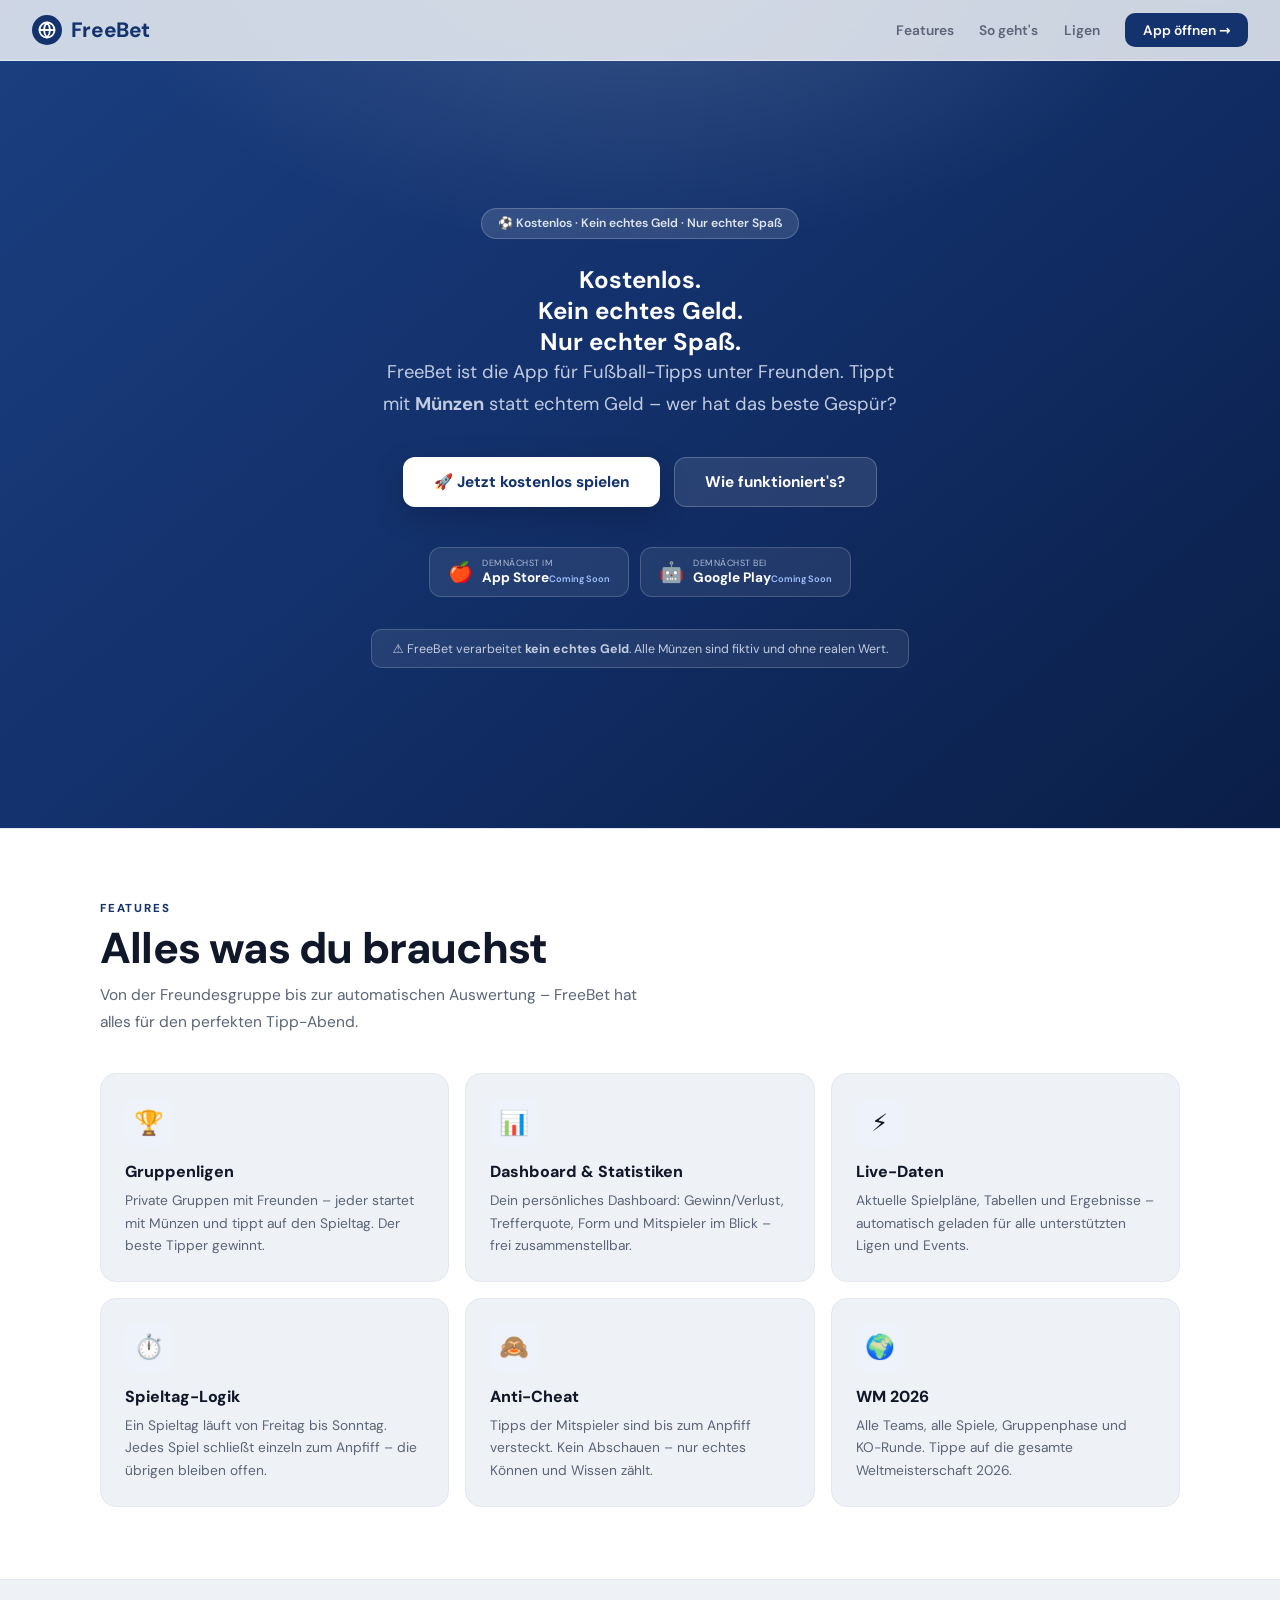
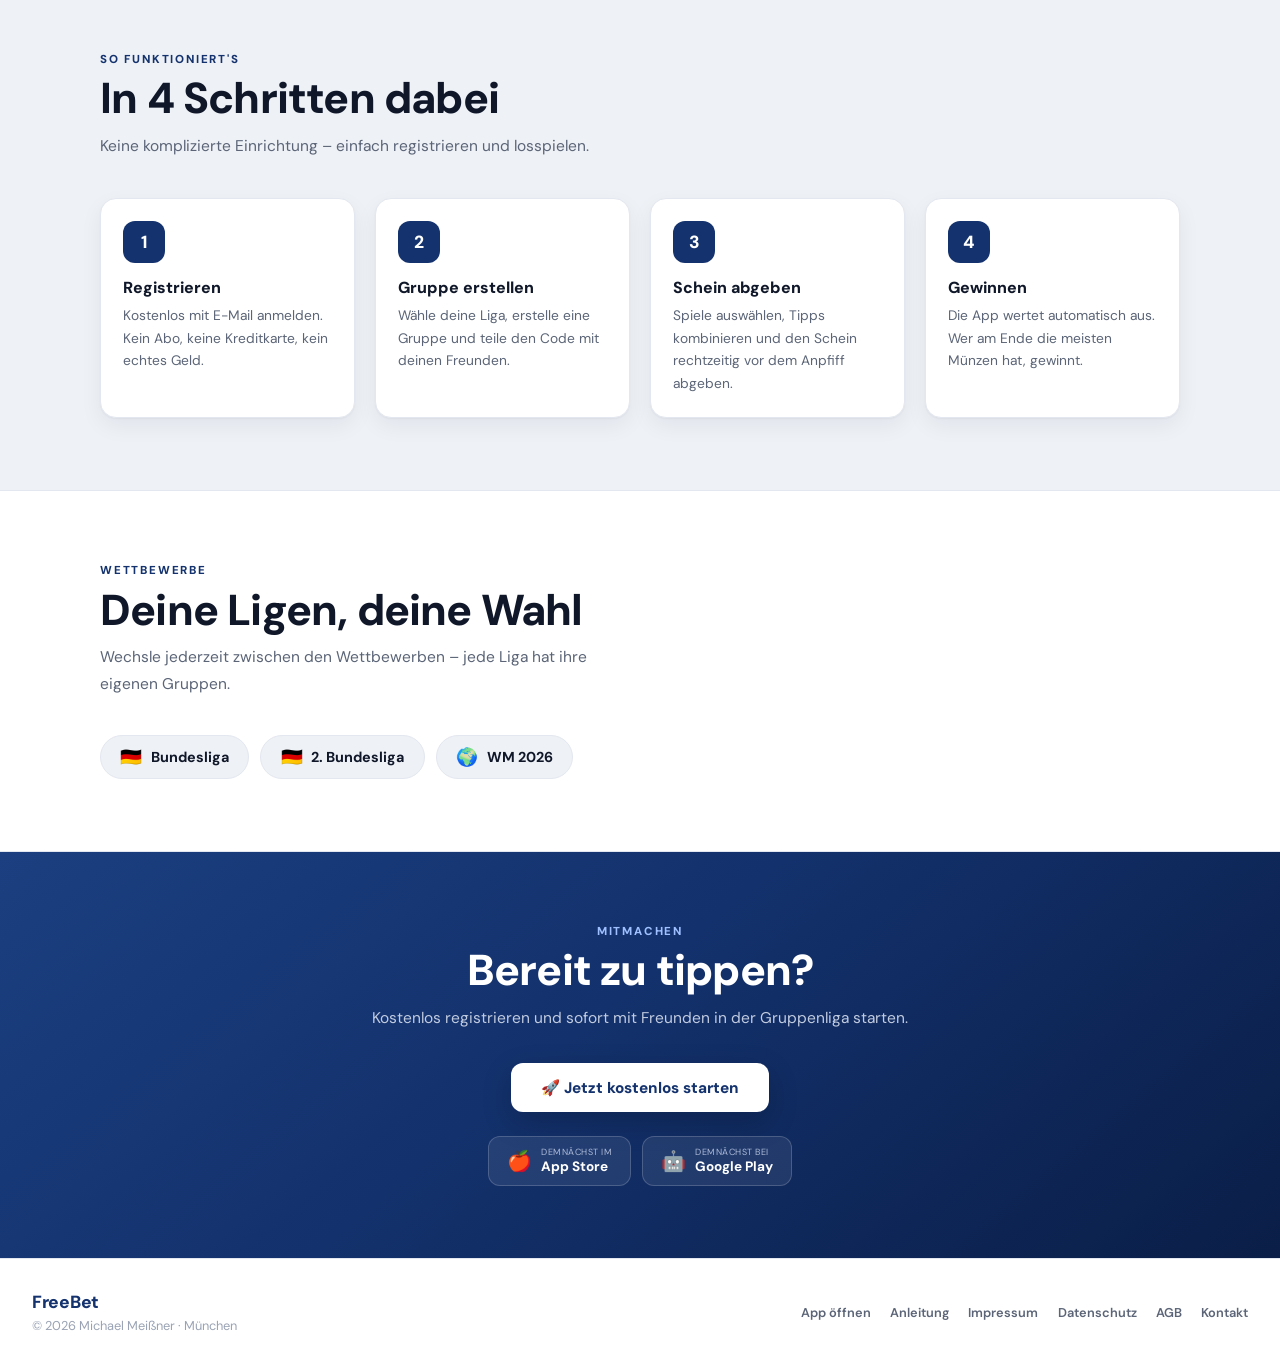
==== index.html @ bcef2a2a "Add files via upload" ====
<!DOCTYPE html>
<html lang="de">
<head>
<meta charset="UTF-8">
<meta name="viewport" content="width=device-width, initial-scale=1.0">
<title>FreeBet – Tippe mit Freunden auf Fußball</title>
<meta name="description" content="FreeBet – die kostenlose App für Fußball-Tipps mit Freunden. Bundesliga, WM 2026 und mehr – mit Münzen statt echtem Geld.">
<link rel="stylesheet" href="fonts.css">
<style>
:root{
  --navy:#14336e; --navy-d:#0a1e47;
  --hero:linear-gradient(140deg,#1b3f80 0%,#13316c 45%,#0a1e47 100%);
  --bg:#eef1f6; --card:#fff; --line:#e3e7ef;
  --ink:#0f1729; --ink2:#5b6577; --ink3:#9aa3b4;
  --win:#16a34a; --loss:#dc2626; --tint:#eef3fb;
  --shadow:0 1px 2px rgba(15,23,41,.04),0 8px 22px rgba(15,23,41,.06);
}
*{margin:0;padding:0;box-sizing:border-box}
html{scroll-behavior:smooth}
body{background:var(--bg);color:var(--ink);font-family:'DM Sans',system-ui,sans-serif;overflow-x:hidden;-webkit-font-smoothing:antialiased}

/* NAV */
nav{position:fixed;top:0;left:0;right:0;z-index:200;display:flex;align-items:center;justify-content:space-between;padding:.8rem 2rem;background:rgba(238,241,246,.85);backdrop-filter:blur(16px);border-bottom:1px solid var(--line)}
.nav-logo{display:flex;align-items:center;gap:.55rem;font-weight:800;font-size:1.3rem;letter-spacing:-.4px;color:var(--navy);text-decoration:none}
.nav-logo .mk{width:30px;height:30px;border-radius:50%;background:var(--navy);display:flex;align-items:center;justify-content:center}
.nav-logo .mk svg{width:18px;height:18px}
.nav-links{display:flex;align-items:center;gap:1.6rem}
.nav-links a{font-size:.86rem;color:var(--ink2);text-decoration:none;font-weight:600;transition:.15s}
.nav-links a:hover{color:var(--navy)}
.nav-cta{background:var(--navy)!important;color:#fff!important;border-radius:10px;padding:.5rem 1.1rem;font-weight:700;transition:.2s}
.nav-cta:hover{transform:translateY(-1px);box-shadow:0 6px 16px rgba(20,51,110,.25)}
.hamburger{display:none;flex-direction:column;gap:4px;cursor:pointer;background:none;border:none;padding:4px}
.hamburger span{width:22px;height:2px;background:var(--navy);border-radius:2px}
.mobile-menu{display:none;position:fixed;top:54px;left:0;right:0;background:#fff;border-bottom:1px solid var(--line);padding:.85rem 1.5rem;flex-direction:column;gap:.4rem;z-index:199;box-shadow:var(--shadow)}
.mobile-menu.open{display:flex}
.mobile-menu a{font-size:.92rem;color:var(--ink2);text-decoration:none;padding:.55rem .25rem;font-weight:600;border-bottom:1px solid var(--line)}
.mobile-menu a:last-child{border-bottom:none;color:#fff;background:var(--navy);text-align:center;border-radius:10px;margin-top:.4rem}

/* SECTIONS */
section{padding:4.5rem 2rem}
.wrap{max-width:1080px;margin:0 auto}
.section-label{font-size:.72rem;text-transform:uppercase;letter-spacing:1.8px;color:var(--navy);font-weight:800;margin-bottom:.6rem}
.section-title{font-size:clamp(1.9rem,4.5vw,2.7rem);font-weight:800;letter-spacing:-.8px;line-height:1.05;margin-bottom:.7rem}
.section-sub{font-size:.97rem;color:var(--ink2);max-width:540px;line-height:1.7;margin-bottom:2.4rem}

/* HERO */
#hero{min-height:92vh;display:flex;align-items:center;justify-content:center;text-align:center;padding:7rem 1.5rem 4rem;position:relative;overflow:hidden;background:var(--hero);color:#fff}
#hero::after{content:"";position:absolute;inset:0;background:radial-gradient(60% 50% at 50% -5%,rgba(255,255,255,.14),transparent 70%)}
.hero-inner{position:relative;z-index:1;max-width:760px}
.hero-badge{display:inline-flex;align-items:center;gap:.45rem;background:rgba(255,255,255,.12);border:1px solid rgba(255,255,255,.2);border-radius:100px;padding:.4rem 1rem;font-size:.76rem;font-weight:600;color:#dfe6f4;margin-bottom:1.6rem}
.hero h1{font-size:clamp(2.6rem,8vw,4.6rem);font-weight:900;letter-spacing:-1.5px;line-height:1;margin-bottom:1.1rem}
.hero h1 span{color:#9fc0ff}
.hero-sub{font-size:clamp(1rem,2.4vw,1.15rem);color:#c2cce0;max-width:520px;margin:0 auto 2.3rem;line-height:1.7}
.hero-btns{display:flex;gap:.85rem;flex-wrap:wrap;justify-content:center;margin-bottom:2.5rem}
.btn-primary{display:inline-flex;align-items:center;gap:.5rem;background:#fff;color:var(--navy);border:none;border-radius:12px;padding:.9rem 1.9rem;font-size:.96rem;font-weight:800;cursor:pointer;text-decoration:none;transition:.2s;box-shadow:0 10px 30px rgba(0,0,0,.18)}
.btn-primary:hover{transform:translateY(-2px)}
.btn-ghost{display:inline-flex;align-items:center;gap:.5rem;background:rgba(255,255,255,.1);color:#fff;border:1px solid rgba(255,255,255,.22);border-radius:12px;padding:.9rem 1.9rem;font-size:.96rem;font-weight:700;cursor:pointer;text-decoration:none;transition:.2s}
.btn-ghost:hover{background:rgba(255,255,255,.16)}
.store-row{display:flex;gap:.7rem;flex-wrap:wrap;justify-content:center}
.store-pill{display:inline-flex;align-items:center;gap:.6rem;background:rgba(255,255,255,.08);border:1px solid rgba(255,255,255,.18);border-radius:12px;padding:.6rem 1.1rem;text-decoration:none;color:#fff;transition:.15s}
.store-pill:hover{background:rgba(255,255,255,.14)}
.store-pill-icon{font-size:1.25rem}
.store-pill-text{text-align:left;line-height:1.15}
.store-pill-text .sup{display:block;font-size:.56rem;color:#aebbd8;text-transform:uppercase;letter-spacing:.5px}
.store-pill-text .name{font-size:.85rem;font-weight:700}
.store-pill-text .soon{font-size:.58rem;color:#9fc0ff;font-weight:600}
.disclaimer-bar{background:rgba(255,255,255,.08);border:1px solid rgba(255,255,255,.18);border-radius:10px;padding:.65rem 1.25rem;font-size:.78rem;color:#c2cce0;text-align:center;max-width:600px;margin:2rem auto 0}

/* FEATURES */
#features{background:#fff;border-top:1px solid var(--line);border-bottom:1px solid var(--line)}
.features-grid{display:grid;grid-template-columns:repeat(auto-fit,minmax(280px,1fr));gap:1rem}
.feat{background:var(--bg);border:1px solid var(--line);border-radius:16px;padding:1.5rem;transition:.2s}
.feat:hover{transform:translateY(-3px);box-shadow:var(--shadow)}
.feat-icon{width:48px;height:48px;border-radius:13px;background:var(--tint);display:flex;align-items:center;justify-content:center;font-size:1.5rem;margin-bottom:.95rem}
.feat-title{font-size:1rem;font-weight:800;margin-bottom:.4rem}
.feat-desc{font-size:.86rem;color:var(--ink2);line-height:1.65}

/* STEPS */
.steps-grid{display:grid;grid-template-columns:repeat(auto-fit,minmax(210px,1fr));gap:1.25rem}
.step{background:#fff;border:1px solid var(--line);border-radius:16px;padding:1.4rem;box-shadow:var(--shadow)}
.step-num{width:42px;height:42px;border-radius:12px;background:var(--navy);display:flex;align-items:center;justify-content:center;font-size:1.1rem;font-weight:800;color:#fff;margin-bottom:.9rem}
.step-title{font-size:1rem;font-weight:800;margin-bottom:.35rem}
.step-desc{font-size:.86rem;color:var(--ink2);line-height:1.65}

/* LIGEN */
#ligen{background:#fff;border-top:1px solid var(--line);border-bottom:1px solid var(--line)}
.league-pills{display:flex;flex-wrap:wrap;gap:.7rem}
.lp{display:flex;align-items:center;gap:.55rem;background:var(--bg);border:1px solid var(--line);border-radius:100px;padding:.6rem 1.2rem;font-size:.9rem;font-weight:700;color:var(--ink)}
.lp .em{font-size:1.1rem}

/* CTA */
#cta{text-align:center;background:var(--hero);color:#fff}
#cta .section-label{color:#9fc0ff}
#cta .section-sub{color:#c2cce0}

/* FOOTER */
footer{padding:2rem;display:flex;flex-wrap:wrap;gap:1rem;align-items:center;justify-content:space-between;background:#fff;border-top:1px solid var(--line);font-size:.8rem;color:var(--ink3)}
.footer-logo{font-weight:800;font-size:1.1rem;color:var(--navy);letter-spacing:-.3px}
.footer-links{display:flex;gap:1.2rem;flex-wrap:wrap}
.footer-links a{color:var(--ink2);text-decoration:none;font-weight:600}
.footer-links a:hover{color:var(--navy)}

@media(max-width:768px){
  nav{padding:.7rem 1.1rem}
  .nav-links{display:none}
  .hamburger{display:flex}
  section{padding:3.5rem 1.1rem}
  #hero{padding:6rem 1.1rem 3.5rem}
  .hero-btns{flex-direction:column;align-items:stretch}
  .btn-primary,.btn-ghost{justify-content:center}
  footer{flex-direction:column;align-items:flex-start;gap:.75rem}
}
</style>
</head>
<body>

<!-- NAV -->
<nav>
  <a class="nav-logo" href="#hero">
    <span class="mk"><svg viewBox="0 0 24 24" fill="none" stroke="#fff" stroke-width="2.4" stroke-linecap="round" stroke-linejoin="round"><circle cx="12" cy="12" r="10"/><path d="M12 2a15 15 0 0 1 4 10 15 15 0 0 1-4 10 15 15 0 0 1-4-10 15 15 0 0 1 4-10z"/><path d="M2 12h20"/></svg></span>
    FreeBet
  </a>
  <div class="nav-links">
    <a href="#features">Features</a>
    <a href="#so-gehts">So geht's</a>
    <a href="#ligen">Ligen</a>
    <a href="https://freebet-pro.de/" class="nav-cta">App öffnen →</a>
  </div>
  <button class="hamburger" onclick="toggleMenu()" aria-label="Menü"><span></span><span></span><span></span></button>
</nav>
<div class="mobile-menu" id="mobileMenu">
  <a href="#features" onclick="toggleMenu()">Features</a>
  <a href="#so-gehts" onclick="toggleMenu()">So geht's</a>
  <a href="#ligen" onclick="toggleMenu()">Ligen</a>
  <a href="https://freebet-pro.de/" onclick="toggleMenu()">App öffnen →</a>
</div>

<!-- HERO -->
<section id="hero">
  <div class="hero-inner">
    <div class="hero-badge">⚽ Kostenlos · Kein echtes Geld · Nur echter Spaß</div>
    <h1>Kostenlos.<br><span>Kein echtes Geld.</span><br>Nur echter Spaß.</h1>
    <p class="hero-sub">FreeBet ist die App für Fußball-Tipps unter Freunden. Tippt mit <strong>Münzen</strong> statt echtem Geld – wer hat das beste Gespür?</p>
    <div class="hero-btns">
      <a href="https://freebet-pro.de/" class="btn-primary">🚀 Jetzt kostenlos spielen</a>
      <a href="#so-gehts" class="btn-ghost">Wie funktioniert's?</a>
    </div>
    <div class="store-row">
      <a href="#" class="store-pill"><span class="store-pill-icon">🍎</span><span class="store-pill-text"><span class="sup">Demnächst im</span><span class="name">App Store</span><span class="soon">Coming Soon</span></span></a>
      <a href="#" class="store-pill"><span class="store-pill-icon">🤖</span><span class="store-pill-text"><span class="sup">Demnächst bei</span><span class="name">Google Play</span><span class="soon">Coming Soon</span></span></a>
    </div>
    <div class="disclaimer-bar">⚠️ FreeBet verarbeitet <strong>kein echtes Geld</strong>. Alle Münzen sind fiktiv und ohne realen Wert.</div>
  </div>
</section>

<!-- FEATURES -->
<section id="features">
  <div class="wrap">
    <div class="section-label">Features</div>
    <div class="section-title">Alles was du brauchst</div>
    <div class="section-sub">Von der Freundesgruppe bis zur automatischen Auswertung – FreeBet hat alles für den perfekten Tipp-Abend.</div>
    <div class="features-grid">
      <div class="feat"><div class="feat-icon">🏆</div><div class="feat-title">Gruppenligen</div><div class="feat-desc">Private Gruppen mit Freunden – jeder startet mit Münzen und tippt auf den Spieltag. Der beste Tipper gewinnt.</div></div>
      <div class="feat"><div class="feat-icon">📊</div><div class="feat-title">Dashboard &amp; Statistiken</div><div class="feat-desc">Dein persönliches Dashboard: Gewinn/Verlust, Trefferquote, Form und Mitspieler im Blick – frei zusammenstellbar.</div></div>
      <div class="feat"><div class="feat-icon">⚡</div><div class="feat-title">Live-Daten</div><div class="feat-desc">Aktuelle Spielpläne, Tabellen und Ergebnisse – automatisch geladen für alle unterstützten Ligen und Events.</div></div>
      <div class="feat"><div class="feat-icon">⏱️</div><div class="feat-title">Spieltag-Logik</div><div class="feat-desc">Ein Spieltag läuft von Freitag bis Sonntag. Jedes Spiel schließt einzeln zum Anpfiff – die übrigen bleiben offen.</div></div>
      <div class="feat"><div class="feat-icon">🙈</div><div class="feat-title">Anti-Cheat</div><div class="feat-desc">Tipps der Mitspieler sind bis zum Anpfiff versteckt. Kein Abschauen – nur echtes Können und Wissen zählt.</div></div>
      <div class="feat"><div class="feat-icon">🌍</div><div class="feat-title">WM 2026</div><div class="feat-desc">Alle Teams, alle Spiele, Gruppenphase und KO-Runde. Tippe auf die gesamte Weltmeisterschaft 2026.</div></div>
    </div>
  </div>
</section>

<!-- HOW IT WORKS -->
<section id="so-gehts">
  <div class="wrap">
    <div class="section-label">So funktioniert's</div>
    <div class="section-title">In 4 Schritten dabei</div>
    <div class="section-sub">Keine komplizierte Einrichtung – einfach registrieren und losspielen.</div>
    <div class="steps-grid">
      <div class="step"><div class="step-num">1</div><div class="step-title">Registrieren</div><div class="step-desc">Kostenlos mit E-Mail anmelden. Kein Abo, keine Kreditkarte, kein echtes Geld.</div></div>
      <div class="step"><div class="step-num">2</div><div class="step-title">Gruppe erstellen</div><div class="step-desc">Wähle deine Liga, erstelle eine Gruppe und teile den Code mit deinen Freunden.</div></div>
      <div class="step"><div class="step-num">3</div><div class="step-title">Schein abgeben</div><div class="step-desc">Spiele auswählen, Tipps kombinieren und den Schein rechtzeitig vor dem Anpfiff abgeben.</div></div>
      <div class="step"><div class="step-num">4</div><div class="step-title">Gewinnen</div><div class="step-desc">Die App wertet automatisch aus. Wer am Ende die meisten Münzen hat, gewinnt.</div></div>
    </div>
  </div>
</section>

<!-- LIGEN -->
<section id="ligen">
  <div class="wrap">
    <div class="section-label">Wettbewerbe</div>
    <div class="section-title">Deine Ligen, deine Wahl</div>
    <div class="section-sub">Wechsle jederzeit zwischen den Wettbewerben – jede Liga hat ihre eigenen Gruppen.</div>
    <div class="league-pills">
      <div class="lp"><span class="em">🇩🇪</span>Bundesliga</div>
      <div class="lp"><span class="em">🇩🇪</span>2. Bundesliga</div>
      <div class="lp"><span class="em">🌍</span>WM 2026</div>
      <!-- <div class="lp"><span class="em">🌐</span>Alle Events</div> -->
    </div>
  </div>
</section>

<!-- CTA -->
<section id="cta">
  <div class="wrap" style="max-width:600px;text-align:center">
    <div class="section-label">Mitmachen</div>
    <div class="section-title">Bereit zu tippen?</div>
    <p class="section-sub" style="margin:0 auto 2rem">Kostenlos registrieren und sofort mit Freunden in der Gruppenliga starten.</p>
    <a href="https://freebet-pro.de/" class="btn-primary">🚀 Jetzt kostenlos starten</a>
    <div class="store-row" style="margin-top:1.5rem">
      <a href="#" class="store-pill"><span class="store-pill-icon">🍎</span><span class="store-pill-text"><span class="sup">Demnächst im</span><span class="name">App Store</span></span></a>
      <a href="#" class="store-pill"><span class="store-pill-icon">🤖</span><span class="store-pill-text"><span class="sup">Demnächst bei</span><span class="name">Google Play</span></span></a>
    </div>
  </div>
</section>

<!-- FOOTER -->
<footer>
  <div>
    <div class="footer-logo">FreeBet</div>
    <div style="margin-top:.25rem">© 2026 Michael Meißner · München</div>
  </div>
  <div class="footer-links">
    <a href="https://freebet-pro.de/">App öffnen</a>
    <a href="anleitung.html">Anleitung</a>
    <a href="impressum.html">Impressum</a>
    <a href="datenschutz.html">Datenschutz</a>
    <a href="agb.html">AGB</a>
    <a href="mailto:info@freebet-pro.de">Kontakt</a>
  </div>
</footer>

<script>
function toggleMenu(){ document.getElementById('mobileMenu').classList.toggle('open'); }
window.addEventListener('scroll',function(){ document.getElementById('mobileMenu').classList.remove('open'); });
</script>
</body>
</html>
---- fonts.css ----
/* FreeBet – lokal gehostete Schriften (keine Verbindung zu Google-Servern, DSGVO-konform) */
@font-face{font-family:'Bebas Neue';font-style:normal;font-weight:400;font-display:swap;src:url([data-uri]) format('woff2');}
@font-face{font-family:'DM Sans';font-style:normal;font-weight:400;font-display:swap;src:url([data-uri]) format('woff2');}
@font-face{font-family:'DM Sans';font-style:italic;font-weight:400;font-display:swap;src:url([data-uri]) format('woff2');}
@font-face{font-family:'DM Sans';font-style:normal;font-weight:500;font-display:swap;src:url([data-uri]) format('woff2');}
@font-face{font-family:'DM Sans';font-style:normal;font-weight:600;font-display:swap;src:url([data-uri]) format('woff2');}
@font-face{font-family:'DM Sans';font-style:normal;font-weight:700;font-display:swap;src:url([data-uri]) format('woff2');}
@font-face{font-family:'DM Sans';font-style:normal;font-weight:800;font-display:swap;src:url([data-uri]) format('woff2');}
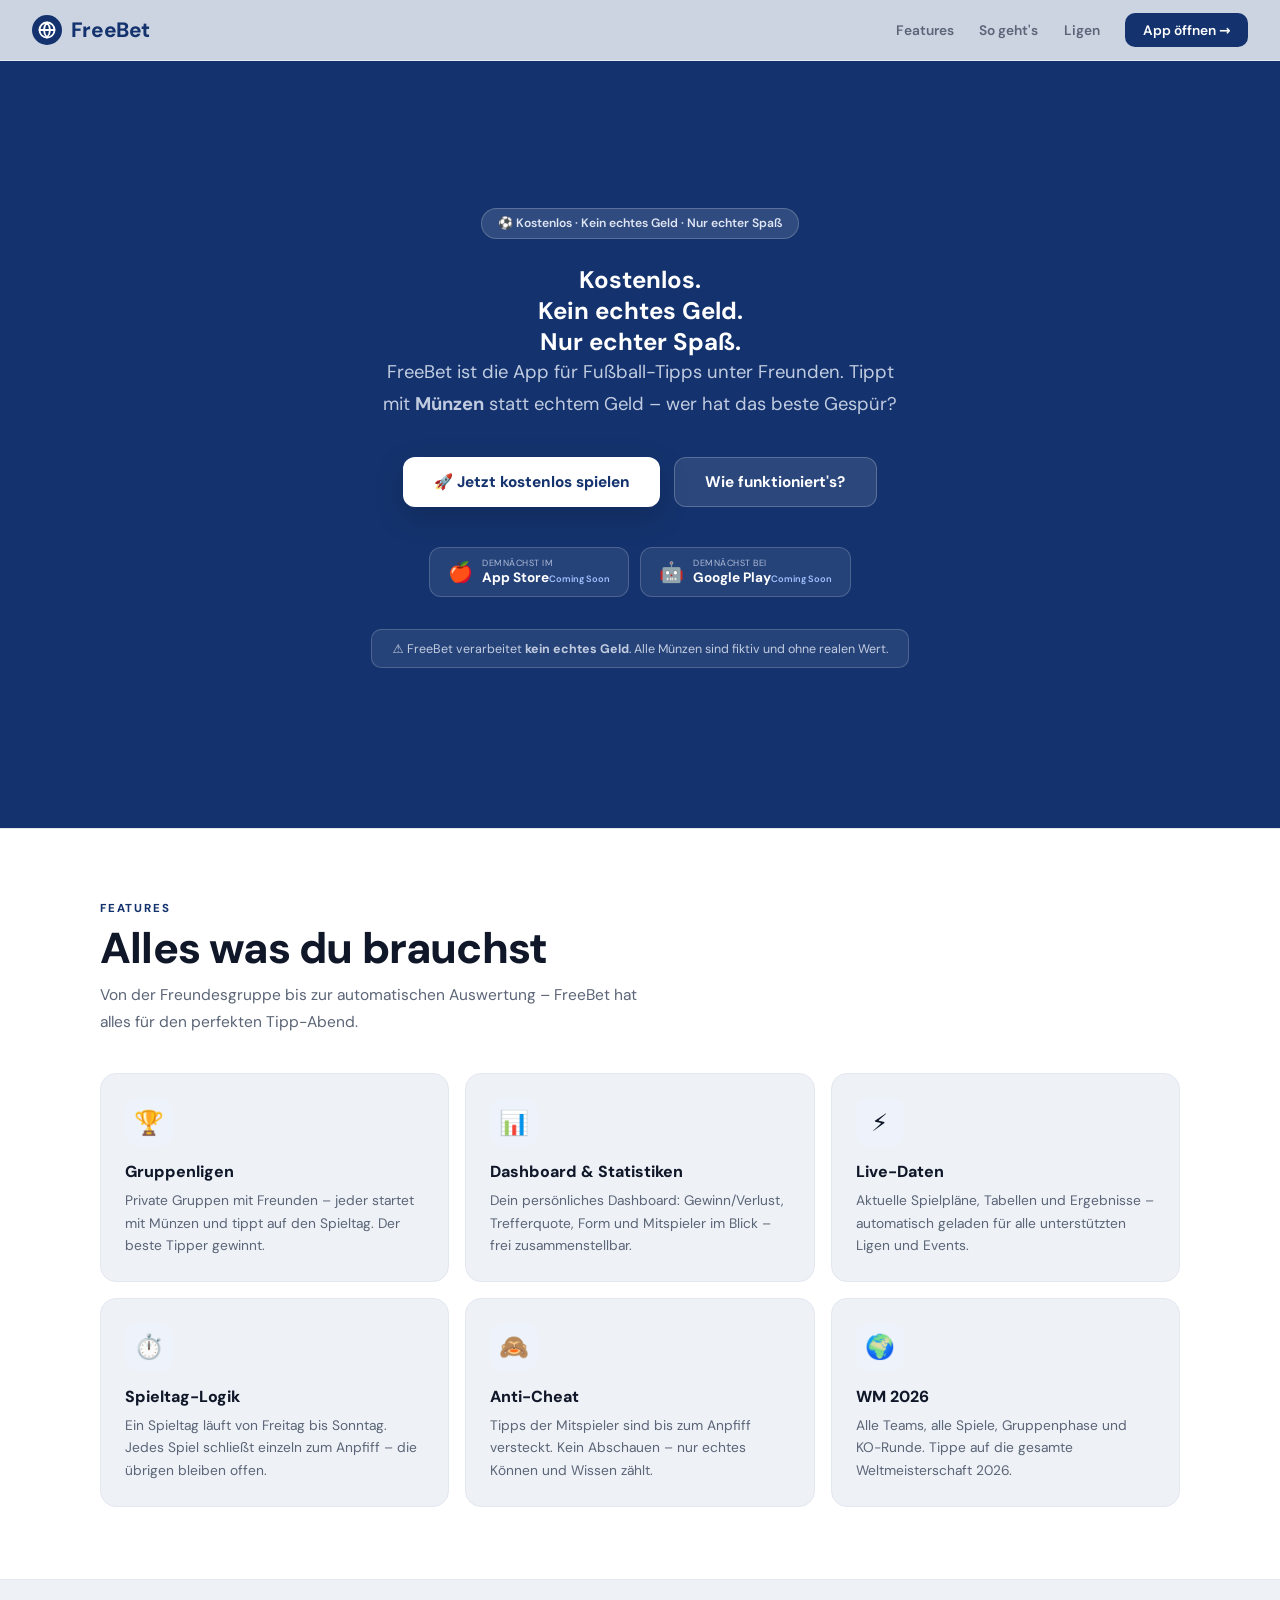
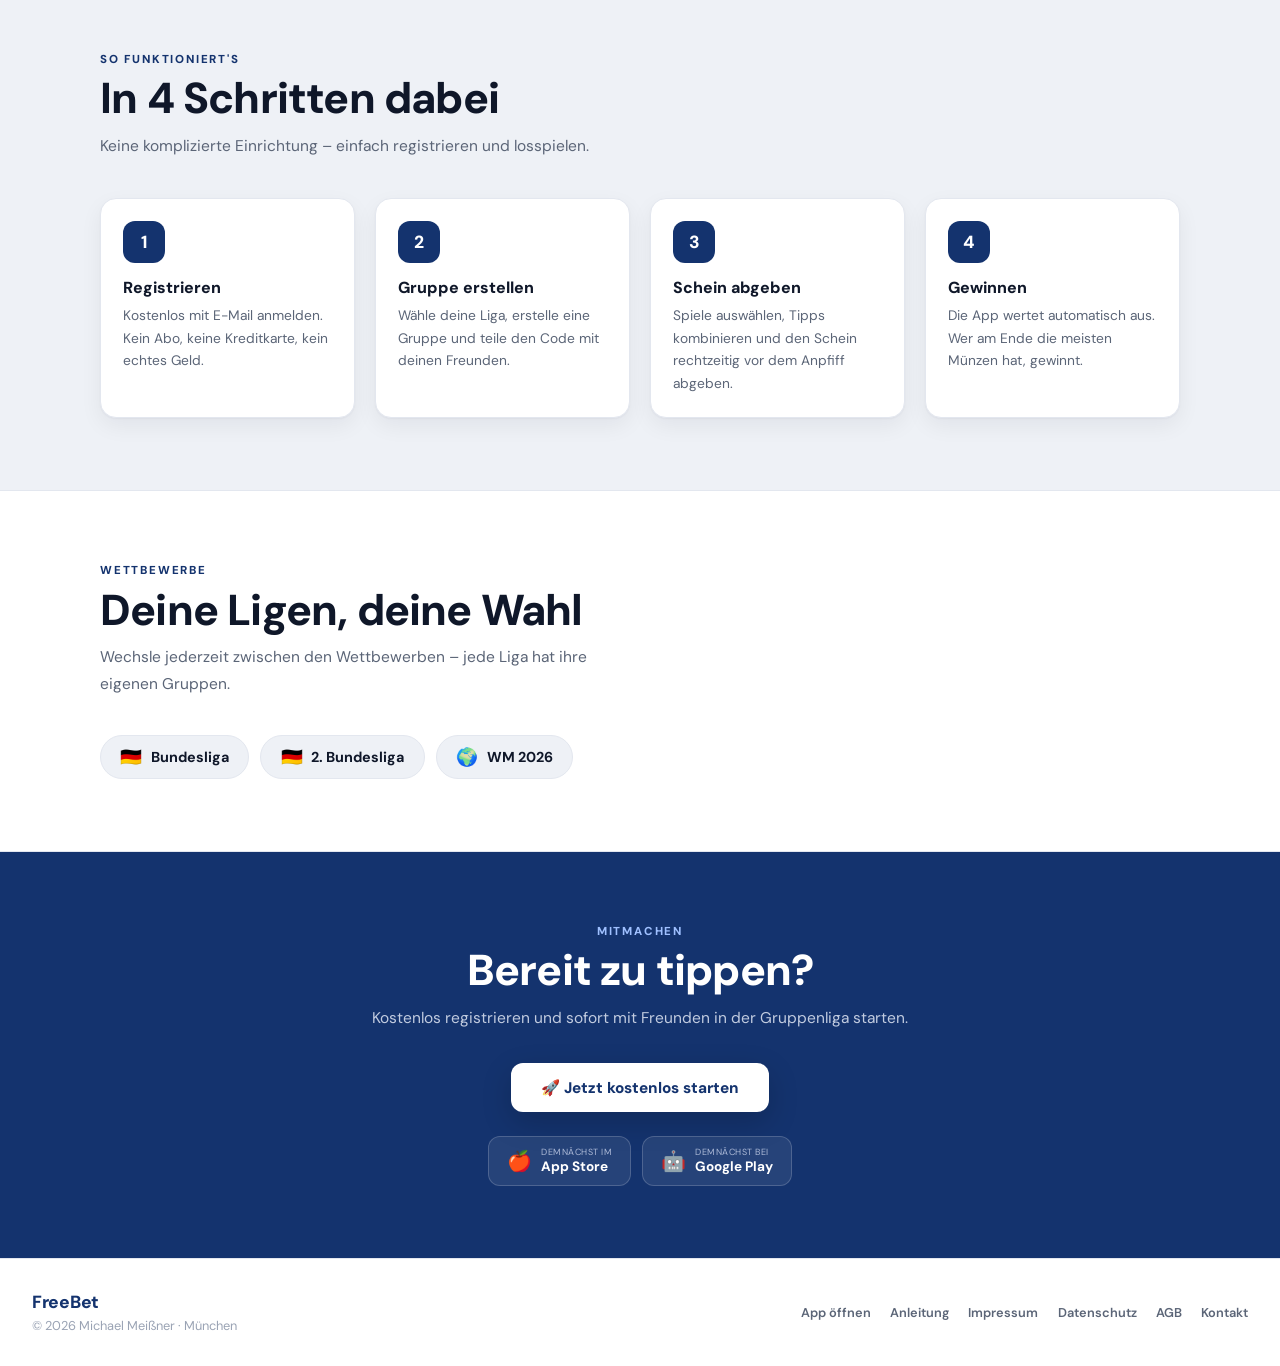
==== commit 87562240: "Add files via upload" ====
--- a/index.html
+++ b/index.html
@@ -9,7 +9,7 @@
 <style>
 :root{
   --navy:#14336e; --navy-d:#0a1e47;
-  --hero:linear-gradient(140deg,#1b3f80 0%,#13316c 45%,#0a1e47 100%);
+  --hero:#14336e;
   --bg:#eef1f6; --card:#fff; --line:#e3e7ef;
   --ink:#0f1729; --ink2:#5b6577; --ink3:#9aa3b4;
   --win:#16a34a; --loss:#dc2626; --tint:#eef3fb;
@@ -45,7 +45,7 @@
 
 /* HERO */
 #hero{min-height:92vh;display:flex;align-items:center;justify-content:center;text-align:center;padding:7rem 1.5rem 4rem;position:relative;overflow:hidden;background:var(--hero);color:#fff}
-#hero::after{content:"";position:absolute;inset:0;background:radial-gradient(60% 50% at 50% -5%,rgba(255,255,255,.14),transparent 70%)}
+#hero::after{content:"";position:absolute;inset:0;background:transparent}
 .hero-inner{position:relative;z-index:1;max-width:760px}
 .hero-badge{display:inline-flex;align-items:center;gap:.45rem;background:rgba(255,255,255,.12);border:1px solid rgba(255,255,255,.2);border-radius:100px;padding:.4rem 1rem;font-size:.76rem;font-weight:600;color:#dfe6f4;margin-bottom:1.6rem}
 .hero h1{font-size:clamp(2.6rem,8vw,4.6rem);font-weight:900;letter-spacing:-1.5px;line-height:1;margin-bottom:1.1rem}
